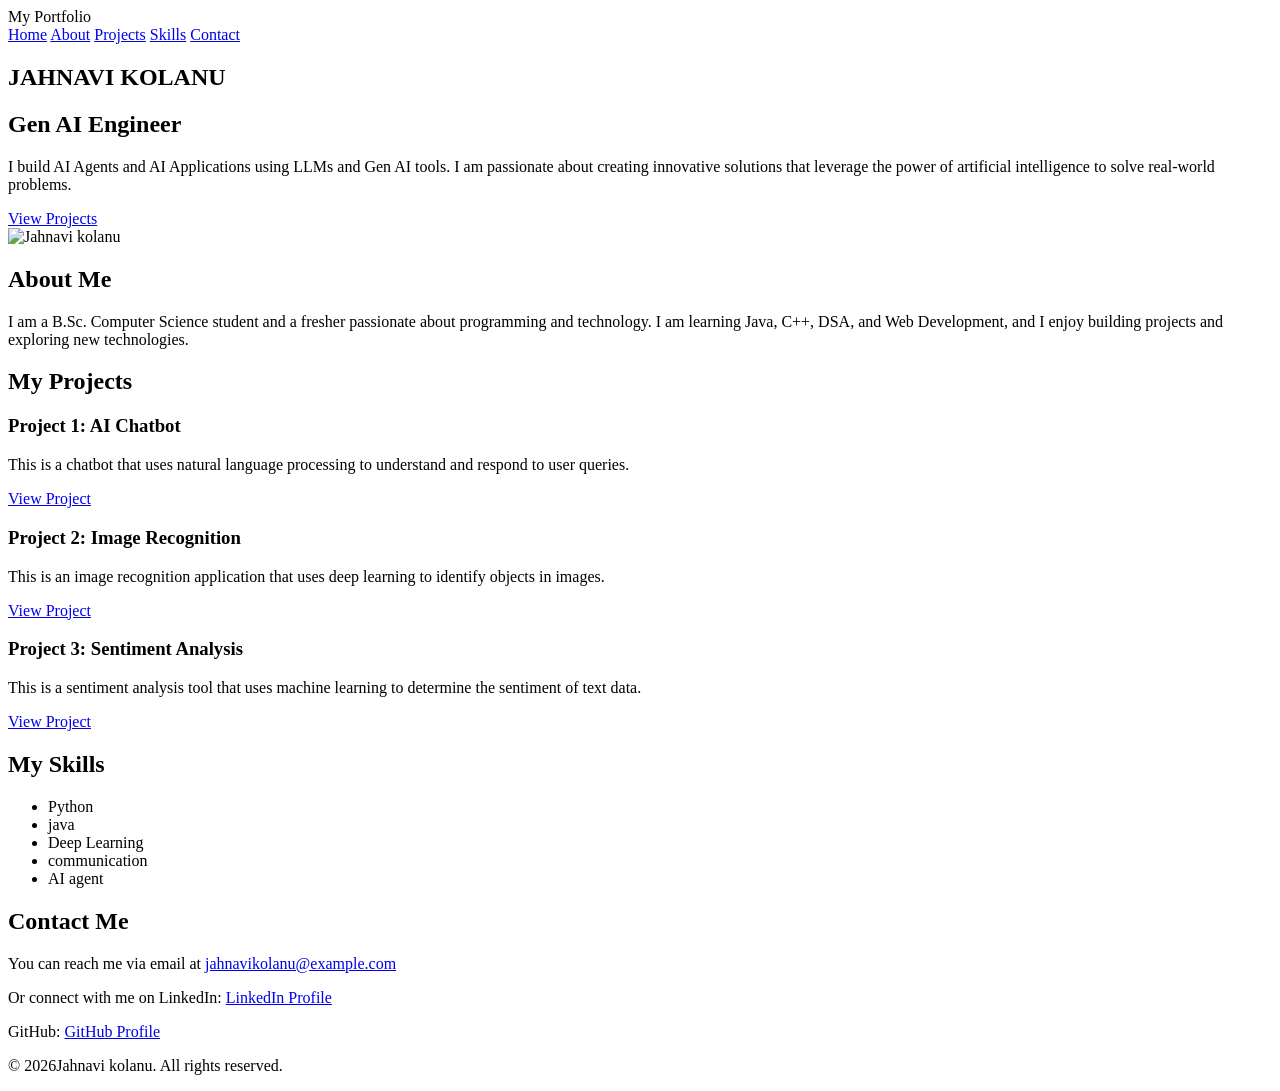
==== index.html @ b87cbf1a "Create index.html" ====
<!DOCTYPE html>
<html lang="en">
<head>
    <meta charset="UTF-8">
    <meta name="viewport" content="width=device-width, initial-scale=1.0">
    <title>Jahnavi| Portfolio</title>
    <link rel="stylesheet" href="style.css">
    <script src="script.js" defer></script>
</head>
<body>

    <nav>
        <div class="logo">My Portfolio</div>

        <div class="nav-links">
            <a href="#home">Home</a>
            <a href="#about">About</a>
            <a href="#projects">Projects</a>
            <a href="#skills">Skills</a>
            <a href="#contact">Contact</a>
        </div>
    </nav>

    <section id="home">
        <div class="profile">
            <div class="profile-text">
                <h1>JAHNAVI KOLANU</h1>
                <h2 id="typing-title">Gen AI Engineer</h2>

                <p>
                    I build AI Agents and AI Applications using LLMs and Gen AI tools.
                    I am passionate about creating innovative solutions that leverage
                    the power of artificial intelligence to solve real-world problems.
                </p>

                <a href="#projects">View Projects</a>
            </div>

            <div class="profile-image">
                <img src="profile.jpg" alt="Jahnavi kolanu">
            </div>
        </div>
    </section>

    <section id="about">
        <h2>About Me</h2>

        <p>
            I am a B.Sc. Computer Science student and a fresher passionate about programming and technology. I am learning Java, C++, DSA, and Web Development, and I enjoy building projects and exploring new technologies.
        </p>
    </section>

    <section id="projects">
        <h2>My Projects</h2>

        <article>
            <h3>Project 1: AI Chatbot</h3>

            <p>
                This is a chatbot that uses natural language processing to understand
                and respond to user queries.
            </p>

            <a href="#">View Project</a>
        </article>

        <article>
            <h3>Project 2: Image Recognition</h3>

            <p>
                This is an image recognition application that uses deep learning
                to identify objects in images.
            </p>

            <a href="#">View Project</a>
        </article>

        <article>
            <h3>Project 3: Sentiment Analysis</h3>

            <p>
                This is a sentiment analysis tool that uses machine learning
                to determine the sentiment of text data.
            </p>

            <a href="#">View Project</a>
        </article>
    </section>

    <section id="skills">
        <h2>My Skills</h2>

        <ul>
            <li>Python</li>
            <li>java</li>
            <li>Deep Learning</li>
            <li>communication</li>
            <li>AI agent</li>
        </ul>
    </section>

    <section id="contact">
        <h2>Contact Me</h2>

        <p>
            You can reach me via email at
            <a href="mailto:jahnavikolanu@example.com">
                jahnavikolanu@example.com
            </a>
        </p>

        <p>
            Or connect with me on LinkedIn:
            <a href="https://www.linkedin.com/in/jahnavi kolanu" target="_blank">
                LinkedIn Profile
            </a>
        </p>

        <p>
            GitHub:
            <a href="https://www.github.com/jahnavikolanu" target="_blank">
                GitHub Profile
            </a>
        </p>
    </section>

    <footer>
        <p>&copy; 2026Jahnavi kolanu. All rights reserved.</p>
    </footer>

</body>
              </html>
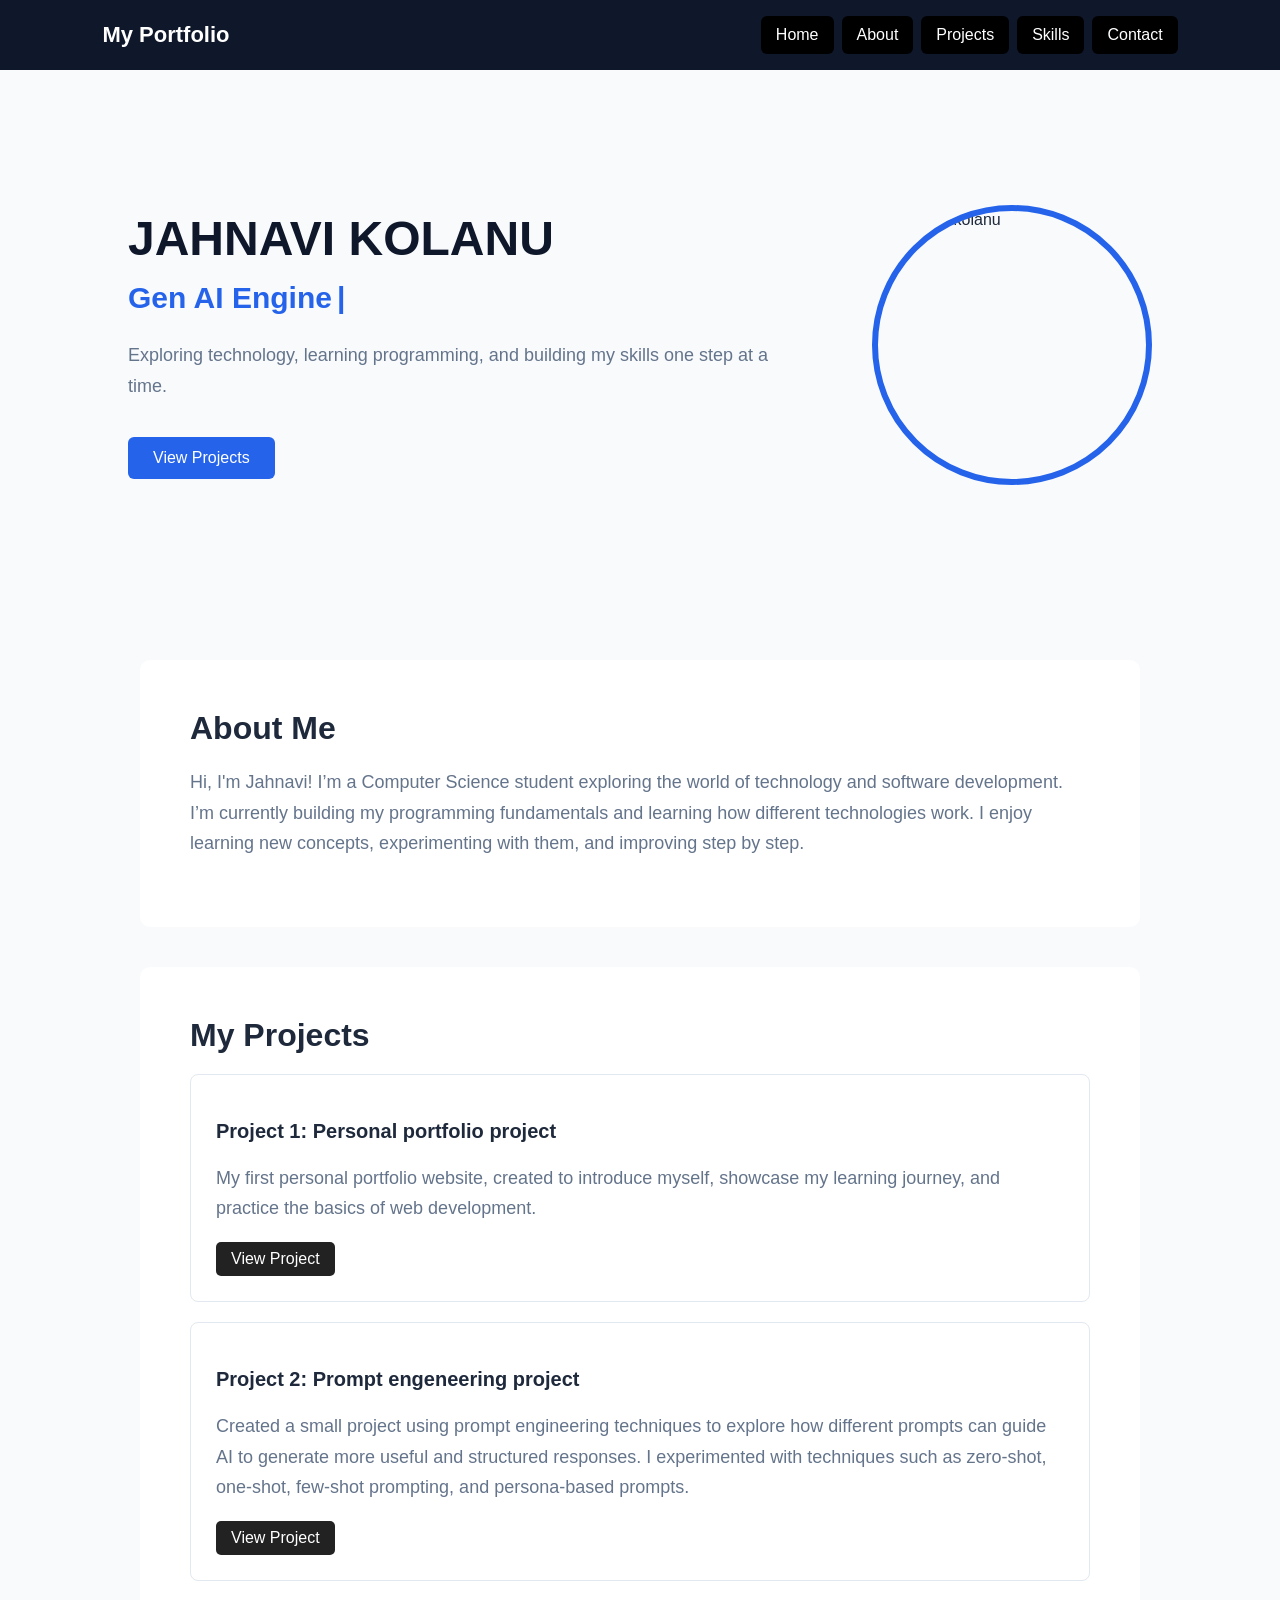
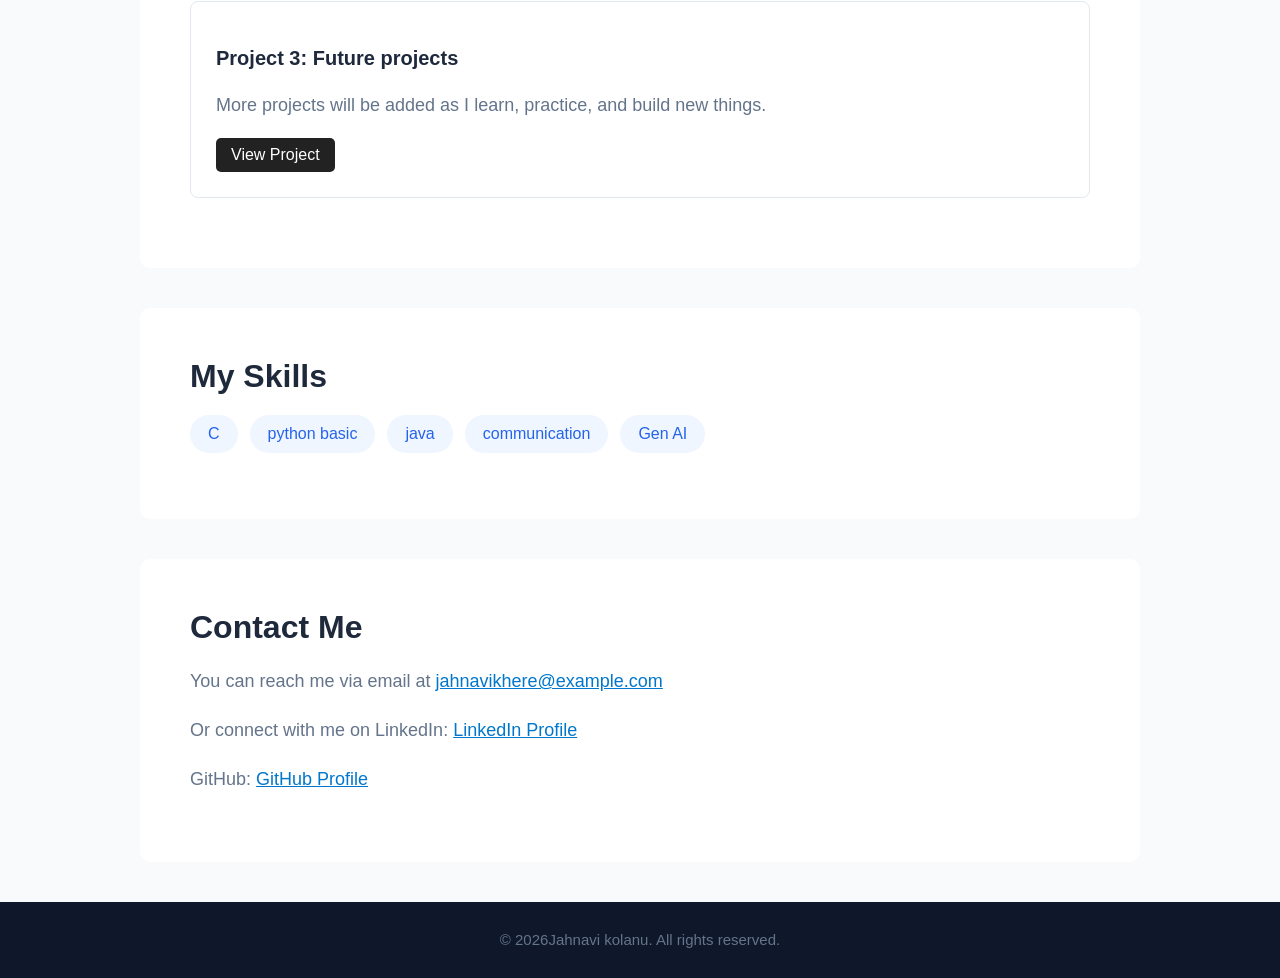
==== commit 5d271829: "Update index.html" ====
--- a/index.html
+++ b/index.html
@@ -25,12 +25,10 @@
         <div class="profile">
             <div class="profile-text">
                 <h1>JAHNAVI KOLANU</h1>
-                <h2 id="typing-title">Gen AI Engineer</h2>
+                <h2 id="typing-title">Computer science student</h2>
 
                 <p>
-                    I build AI Agents and AI Applications using LLMs and Gen AI tools.
-                    I am passionate about creating innovative solutions that leverage
-                    the power of artificial intelligence to solve real-world problems.
+                    Exploring technology, learning programming, and building my skills one step at a time.
                 </p>
 
                 <a href="#projects">View Projects</a>
@@ -46,7 +44,8 @@
         <h2>About Me</h2>
 
         <p>
-            I am a B.Sc. Computer Science student and a fresher passionate about programming and technology. I am learning Java, C++, DSA, and Web Development, and I enjoy building projects and exploring new technologies.
+        Hi, I'm Jahnavi!
+I’m a Computer Science student exploring the world of technology and software development. I’m currently building my programming fundamentals and learning how different technologies work. I enjoy learning new concepts, experimenting with them, and improving step by step.
         </p>
     </section>
 
@@ -54,33 +53,30 @@
         <h2>My Projects</h2>
 
         <article>
-            <h3>Project 1: AI Chatbot</h3>
+            <h3>Project 1: Personal portfolio project</h3>
 
             <p>
-                This is a chatbot that uses natural language processing to understand
-                and respond to user queries.
+                My first personal portfolio website, created to introduce myself, showcase my learning journey, and practice the basics of web development.
             </p>
 
             <a href="#">View Project</a>
         </article>
 
         <article>
-            <h3>Project 2: Image Recognition</h3>
+            <h3>Project 2: Prompt engeneering project</h3>
 
             <p>
-                This is an image recognition application that uses deep learning
-                to identify objects in images.
+                Created a small project using prompt engineering techniques to explore how different prompts can guide AI to generate more useful and structured responses. I experimented with techniques such as zero-shot, one-shot, few-shot prompting, and persona-based prompts.
             </p>
 
             <a href="#">View Project</a>
         </article>
 
         <article>
-            <h3>Project 3: Sentiment Analysis</h3>
+            <h3>Project 3: Future projects</h3>
 
             <p>
-                This is a sentiment analysis tool that uses machine learning
-                to determine the sentiment of text data.
+                More projects will be added as I learn, practice, and build new things.
             </p>
 
             <a href="#">View Project</a>
@@ -91,11 +87,11 @@
         <h2>My Skills</h2>
 
         <ul>
-            <li>Python</li>
+            <li>C</li>
+            <li>python basic</li>
             <li>java</li>
-            <li>Deep Learning</li>
             <li>communication</li>
-            <li>AI agent</li>
+            <li>Gen AI</li>
         </ul>
     </section>
 
@@ -104,8 +100,8 @@
 
         <p>
             You can reach me via email at
-            <a href="mailto:jahnavikolanu@example.com">
-                jahnavikolanu@example.com
+            <a href="mailto:jahnavikhere@example.com">
+                jahnavikhere@example.com
             </a>
         </p>
 
@@ -118,7 +114,7 @@
 
         <p>
             GitHub:
-            <a href="https://www.github.com/jahnavikolanu" target="_blank">
+            <a href="https://www.github.com/jahnavikhere" target="_blank">
                 GitHub Profile
             </a>
         </p>
--- a/style.css
+++ b/style.css
@@ -0,0 +1,410 @@
+* {
+    box-sizing: border-box;
+}
+
+html {
+    scroll-behavior: smooth;
+}
+
+body {
+    margin: 0;
+    padding-top: 70px;
+    font-family: Arial, sans-serif;
+    background-color: #F8FAFC;
+    color: #1E293B;
+}
+
+nav {
+    position: fixed;
+    top: 0;
+    left: 0;
+    width: 100%;
+    height: 70px;
+
+    display: flex;
+    justify-content: space-between;
+    align-items: center;
+
+    padding: 0 8%;
+
+    background-color: #0F172A;
+
+    z-index: 1000;
+}
+
+.logo {
+    color: #FFFFFF;
+    font-size: 22px;
+    font-weight: bold;
+    white-space: nowrap;
+}
+
+.nav-links {
+    background-color:transparent;
+    display: flex;
+    align-items: center;
+    gap: 8px;
+}
+
+.nav-links a {
+    background-color: black;
+    color: white;
+    text-decoration: none;
+
+    padding: 10px 15px;
+
+    border-radius: 6px;
+
+    transition: 0.3s;
+}
+
+.nav-links a:hover {
+    background-color: #2563EB;
+}
+
+section {
+    max-width: 1000px;
+    margin: 40px auto;
+    padding: 50px;
+
+    background-color: white;
+
+    border-radius: 10px;
+}
+
+h1 {
+    font-size: 48px;
+    margin: 0 0 15px;
+}
+
+h2 {
+    font-size: 32px;
+    margin: 0 0 20px;
+}
+
+h3 {
+    font-size: 20px;
+}
+
+p {
+    font-size: 18px;
+    line-height: 1.7;
+    color: #64748B;
+}
+
+#home {
+    max-width: none;
+    min-height: 550px;
+
+    margin: 0;
+
+    padding: 80px 10%;
+
+    display: flex;
+    align-items: center;
+
+    background-color: #F8FAFC;
+}
+
+.profile {
+    width: 100%;
+    max-width: 1100px;
+
+    margin: auto;
+
+    display: flex;
+    justify-content: space-between;
+    align-items: center;
+
+    gap: 80px;
+}
+
+.profile-text {
+    flex: 1;
+    max-width: 650px;
+
+}
+
+.profile-text h1 {
+    font-size: 48px;
+    margin-bottom: 15px;
+    color:#0F172A;
+}
+
+.profile-text h2 {
+    font-size: 30px;
+    color: #2563EB;
+    margin-bottom: 25px;
+}
+
+.profile-text p {
+    font-size: 18px;
+    line-height: 1.7;
+    margin-bottom: 25px;
+}
+
+#home a {
+    display: inline-block;
+
+    margin-top: 10px;
+
+    padding: 12px 25px;
+
+    background-color: #2563EB;
+    color: white;
+
+    text-decoration: none;
+
+    border-radius: 6px;
+
+    transition: 0.3s;
+}
+
+#home a:hover {
+    background-color: #1D4ED8;
+    transform: translateY(-2px);
+}
+
+.profile-image {
+    flex-shrink: 0;
+
+    display: flex;
+    justify-content: center;
+    align-items: center;
+}
+
+.profile-image img {
+    width: 280px;
+    height: 280px;
+
+    object-fit: cover;
+
+    border-radius: 50%;
+
+    border: 6px solid #2563EB;
+
+    display: block;
+}
+
+article {
+    background-color: #ffffff;
+    border:1px solid #E2E8F0;
+    padding: 25px;
+
+    margin-bottom: 20px;
+
+    border-radius: 8px;
+
+    transition: 0.3s;
+}
+
+article:hover {
+    transform: translateY(-3px);
+
+    box-shadow: 0 5px 15px rgba(15, 23, 42, 0.15);
+}
+
+article a {
+    display: inline-block;
+
+    padding: 8px 15px;
+
+    background-color: #222;
+
+    color: white;
+
+    text-decoration: none;
+
+    border-radius: 5px;
+}
+
+article a:hover {
+    background-color: purple;
+}
+
+#skills ul {
+    display: flex;
+
+    flex-wrap: wrap;
+
+    gap: 12px;
+
+    padding: 0;
+
+    list-style: none;
+}
+
+#skills li {
+    background-color: #EFF6FF;
+
+    color: #2563EB;
+
+    padding: 10px 18px;
+
+    border-radius: 20px;
+}
+
+.anil {
+    max-width: 1000px;
+
+    margin: 30px auto;
+
+    padding: 15px;
+
+    background-color: yellow;
+
+    color: red;
+
+    text-align: center;
+
+    border-radius: 6px;
+}
+
+#contact a {
+    color: #0077cc;
+}
+
+#contact a:hover {
+    color: purple;
+}
+
+footer {
+    padding: 25px;
+
+    text-align: center;
+
+    background-color: #0F172A;
+
+    color: white;
+}
+
+footer p {
+    margin: 0;
+
+    font-size: 15px;
+}
+
+@media (max-width: 768px) {
+
+    body {
+        padding-top: 110px;
+    }
+
+    nav {
+        height: 110px;
+
+        padding: 12px 5%;
+
+        flex-direction: column;
+
+        justify-content: center;
+
+        gap: 10px;
+    }
+
+    .logo {
+        font-size: 20px;
+    }
+
+    .nav-links {
+        gap: 5px;
+
+        flex-wrap: wrap;
+
+        justify-content: center;
+    }
+
+    .nav-links a {
+        padding: 7px 10px;
+
+        font-size: 13px;
+    }
+
+    #home {
+        padding: 60px 30px;
+    }
+
+    .profile {
+        flex-direction: column;
+
+        text-align: center;
+
+        gap: 40px;
+    }
+
+    .profile-text {
+        max-width: 600px;
+    }
+
+    .profile-text h1 {
+        font-size: 38px;
+    }
+
+    .profile-text h2 {
+        font-size: 25px;
+    }
+
+    .profile-image img {
+        width: 220px;
+        height: 220px;
+    }
+
+    section {
+        margin: 25px 20px;
+
+        padding: 30px;
+    }
+}
+
+@media (max-width: 480px) {
+
+    body {
+        padding-top: 125px;
+    }
+
+    nav {
+        height: 125px;
+    }
+
+    .profile-text h1 {
+        font-size: 30px;
+    }
+
+    .profile-text h2 {
+        font-size: 22px;
+    }
+
+    .profile-text p {
+        font-size: 16px;
+    }
+
+    .profile-image img {
+        width: 180px;
+        height: 180px;
+    }
+
+    section {
+        margin: 20px 10px;
+
+        padding: 25px;
+    }
+
+    section h2 {
+        font-size: 27px;
+    }
+
+    article {
+        padding: 20px;
+    }
+}
+
+#typing-title::after{
+    content: "|";
+    margin-left: 5px;
+    animation: blink 0.8s step-end infinite;
+}
+@keyframes blink{
+    50%{
+        opacity: 0;
+    }
+  }
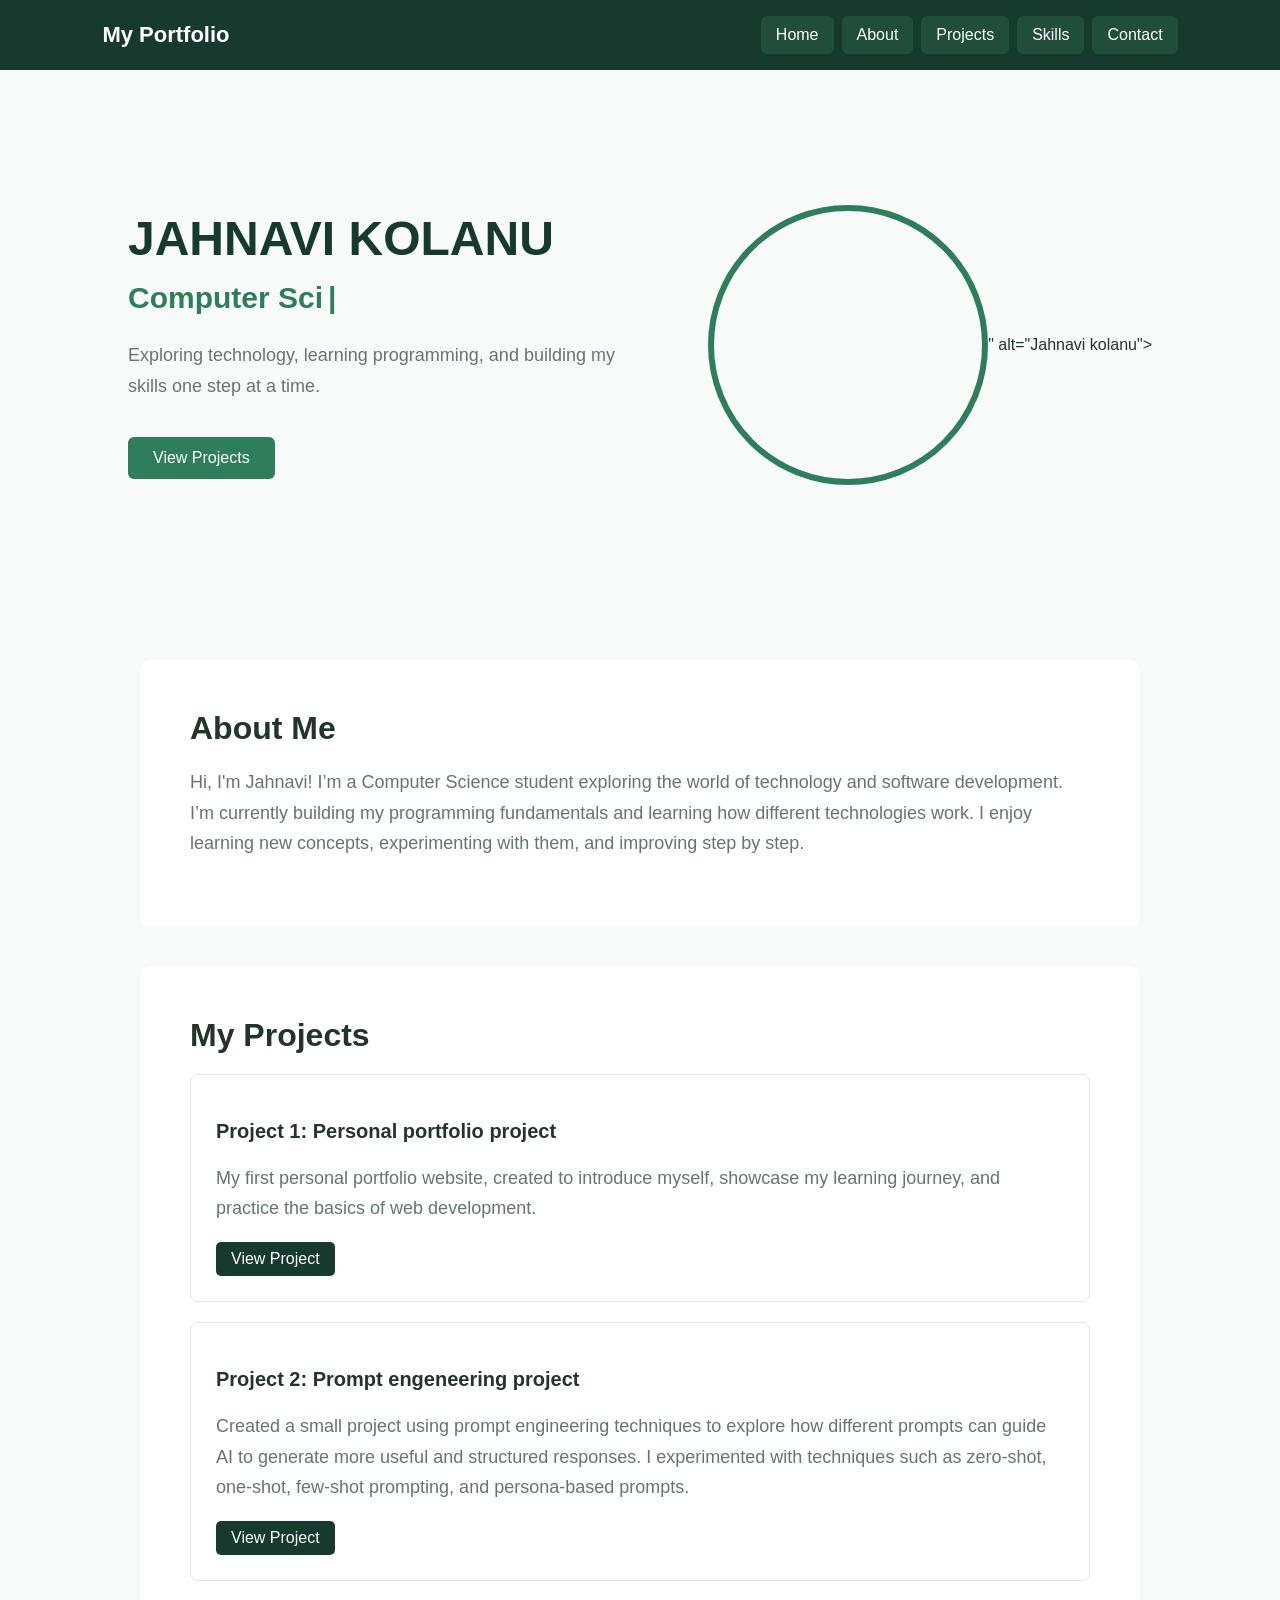
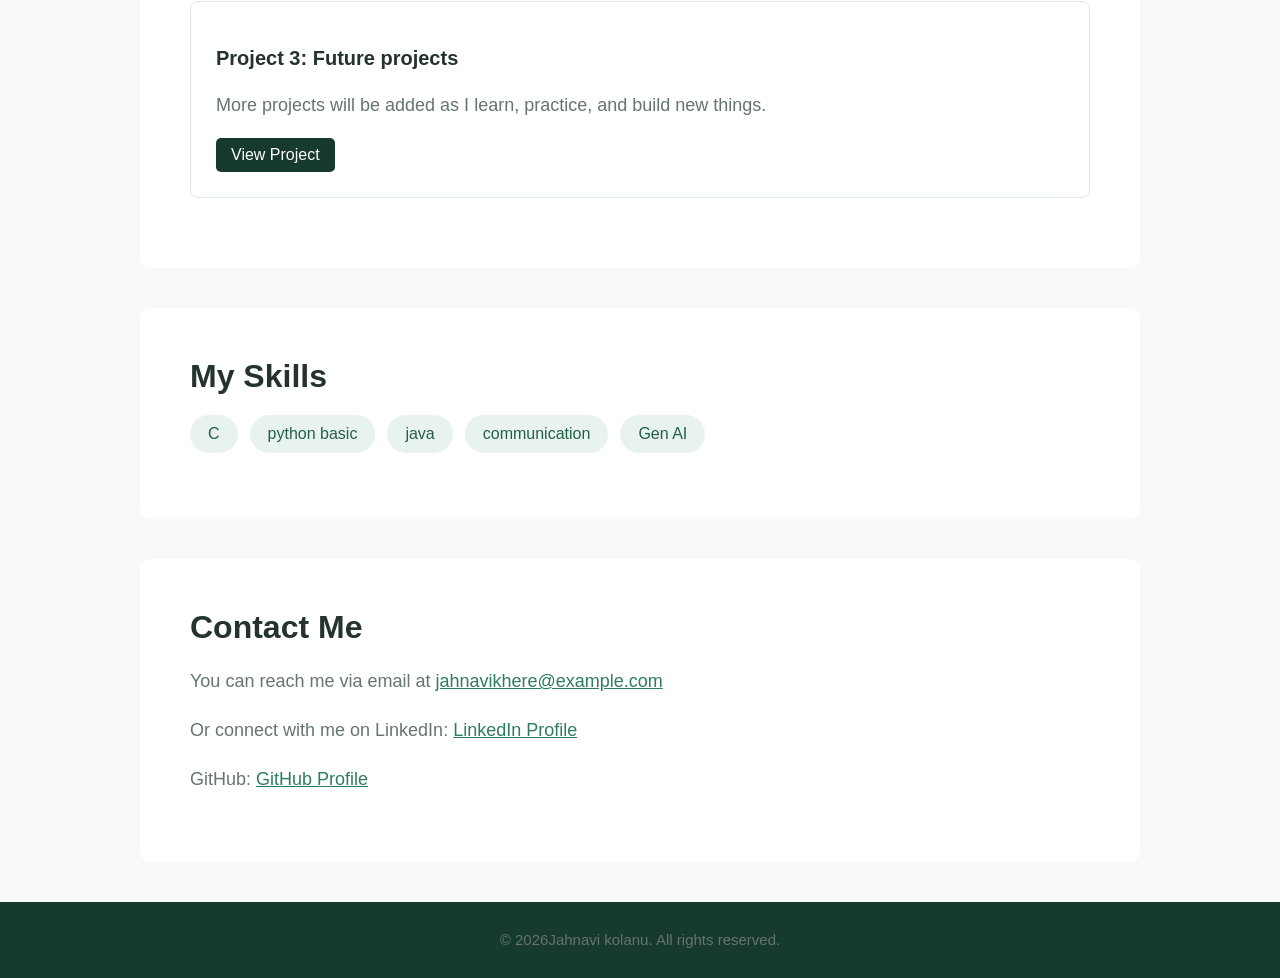
==== commit 4e8083b3: "Update index.html" ====
--- a/index.html
+++ b/index.html
@@ -35,7 +35,7 @@
             </div>
 
             <div class="profile-image">
-                <img src="profile.jpg" alt="Jahnavi kolanu">
+                <img src="<img width="735" height="736" alt="Image" src="https://github.com/user-attachments/assets/bf4c10e2-061a-467b-b38a-2b4331da2e6e" />" alt="Jahnavi kolanu">
             </div>
         </div>
     </section>
--- a/style.css
+++ b/style.css
@@ -10,8 +10,8 @@
     margin: 0;
     padding-top: 70px;
     font-family: Arial, sans-serif;
-    background-color: #F8FAFC;
-    color: #1E293B;
+    background-color: #F7FAF8;
+    color: #24332C;
 }
 
 nav {
@@ -27,7 +27,7 @@
 
     padding: 0 8%;
 
-    background-color: #0F172A;
+    background-color: #163A2D;
 
     z-index: 1000;
 }
@@ -40,14 +40,14 @@
 }
 
 .nav-links {
-    background-color:transparent;
+    background-color: transparent;
     display: flex;
     align-items: center;
     gap: 8px;
 }
 
 .nav-links a {
-    background-color: black;
+    background-color: #214D3B;
     color: white;
     text-decoration: none;
 
@@ -59,7 +59,7 @@
 }
 
 .nav-links a:hover {
-    background-color: #2563EB;
+    background-color: #2E7D5B;
 }
 
 section {
@@ -67,7 +67,7 @@
     margin: 40px auto;
     padding: 50px;
 
-    background-color: white;
+    background-color: #FFFFFF;
 
     border-radius: 10px;
 }
@@ -89,7 +89,7 @@
 p {
     font-size: 18px;
     line-height: 1.7;
-    color: #64748B;
+    color: #66756D;
 }
 
 #home {
@@ -103,7 +103,7 @@
     display: flex;
     align-items: center;
 
-    background-color: #F8FAFC;
+    background-color: #F7FAF8;
 }
 
 .profile {
@@ -122,18 +122,17 @@
 .profile-text {
     flex: 1;
     max-width: 650px;
-
 }
 
 .profile-text h1 {
     font-size: 48px;
     margin-bottom: 15px;
-    color:#0F172A;
+    color: #163A2D;
 }
 
 .profile-text h2 {
     font-size: 30px;
-    color: #2563EB;
+    color: #2E7D5B;
     margin-bottom: 25px;
 }
 
@@ -150,7 +149,7 @@
 
     padding: 12px 25px;
 
-    background-color: #2563EB;
+    background-color: #2E7D5B;
     color: white;
 
     text-decoration: none;
@@ -161,7 +160,7 @@
 }
 
 #home a:hover {
-    background-color: #1D4ED8;
+    background-color: #245F46;
     transform: translateY(-2px);
 }
 
@@ -181,14 +180,15 @@
 
     border-radius: 50%;
 
-    border: 6px solid #2563EB;
+    border: 6px solid #2E7D5B;
 
     display: block;
 }
 
 article {
-    background-color: #ffffff;
-    border:1px solid #E2E8F0;
+    background-color: #FFFFFF;
+    border: 1px solid #DCE8E2;
+
     padding: 25px;
 
     margin-bottom: 20px;
@@ -201,7 +201,7 @@
 article:hover {
     transform: translateY(-3px);
 
-    box-shadow: 0 5px 15px rgba(15, 23, 42, 0.15);
+    box-shadow: 0 5px 15px rgba(22, 58, 45, 0.15);
 }
 
 article a {
@@ -209,7 +209,7 @@
 
     padding: 8px 15px;
 
-    background-color: #222;
+    background-color: #163A2D;
 
     color: white;
 
@@ -219,7 +219,7 @@
 }
 
 article a:hover {
-    background-color: purple;
+    background-color: #2E7D5B;
 }
 
 #skills ul {
@@ -235,9 +235,9 @@
 }
 
 #skills li {
-    background-color: #EFF6FF;
-
-    color: #2563EB;
+    background-color: #E8F3EE;
+
+    color: #245F46;
 
     padding: 10px 18px;
 
@@ -251,9 +251,9 @@
 
     padding: 15px;
 
-    background-color: yellow;
-
-    color: red;
+    background-color: #DDEFE6;
+
+    color: #245F46;
 
     text-align: center;
 
@@ -261,11 +261,11 @@
 }
 
 #contact a {
-    color: #0077cc;
+    color: #2E7D5B;
 }
 
 #contact a:hover {
-    color: purple;
+    color: #163A2D;
 }
 
 footer {
@@ -273,7 +273,7 @@
 
     text-align: center;
 
-    background-color: #0F172A;
+    background-color: #163A2D;
 
     color: white;
 }
@@ -398,13 +398,14 @@
     }
 }
 
-#typing-title::after{
+#typing-title::after {
     content: "|";
     margin-left: 5px;
     animation: blink 0.8s step-end infinite;
 }
-@keyframes blink{
-    50%{
+
+@keyframes blink {
+    50% {
         opacity: 0;
     }
-  }
+}
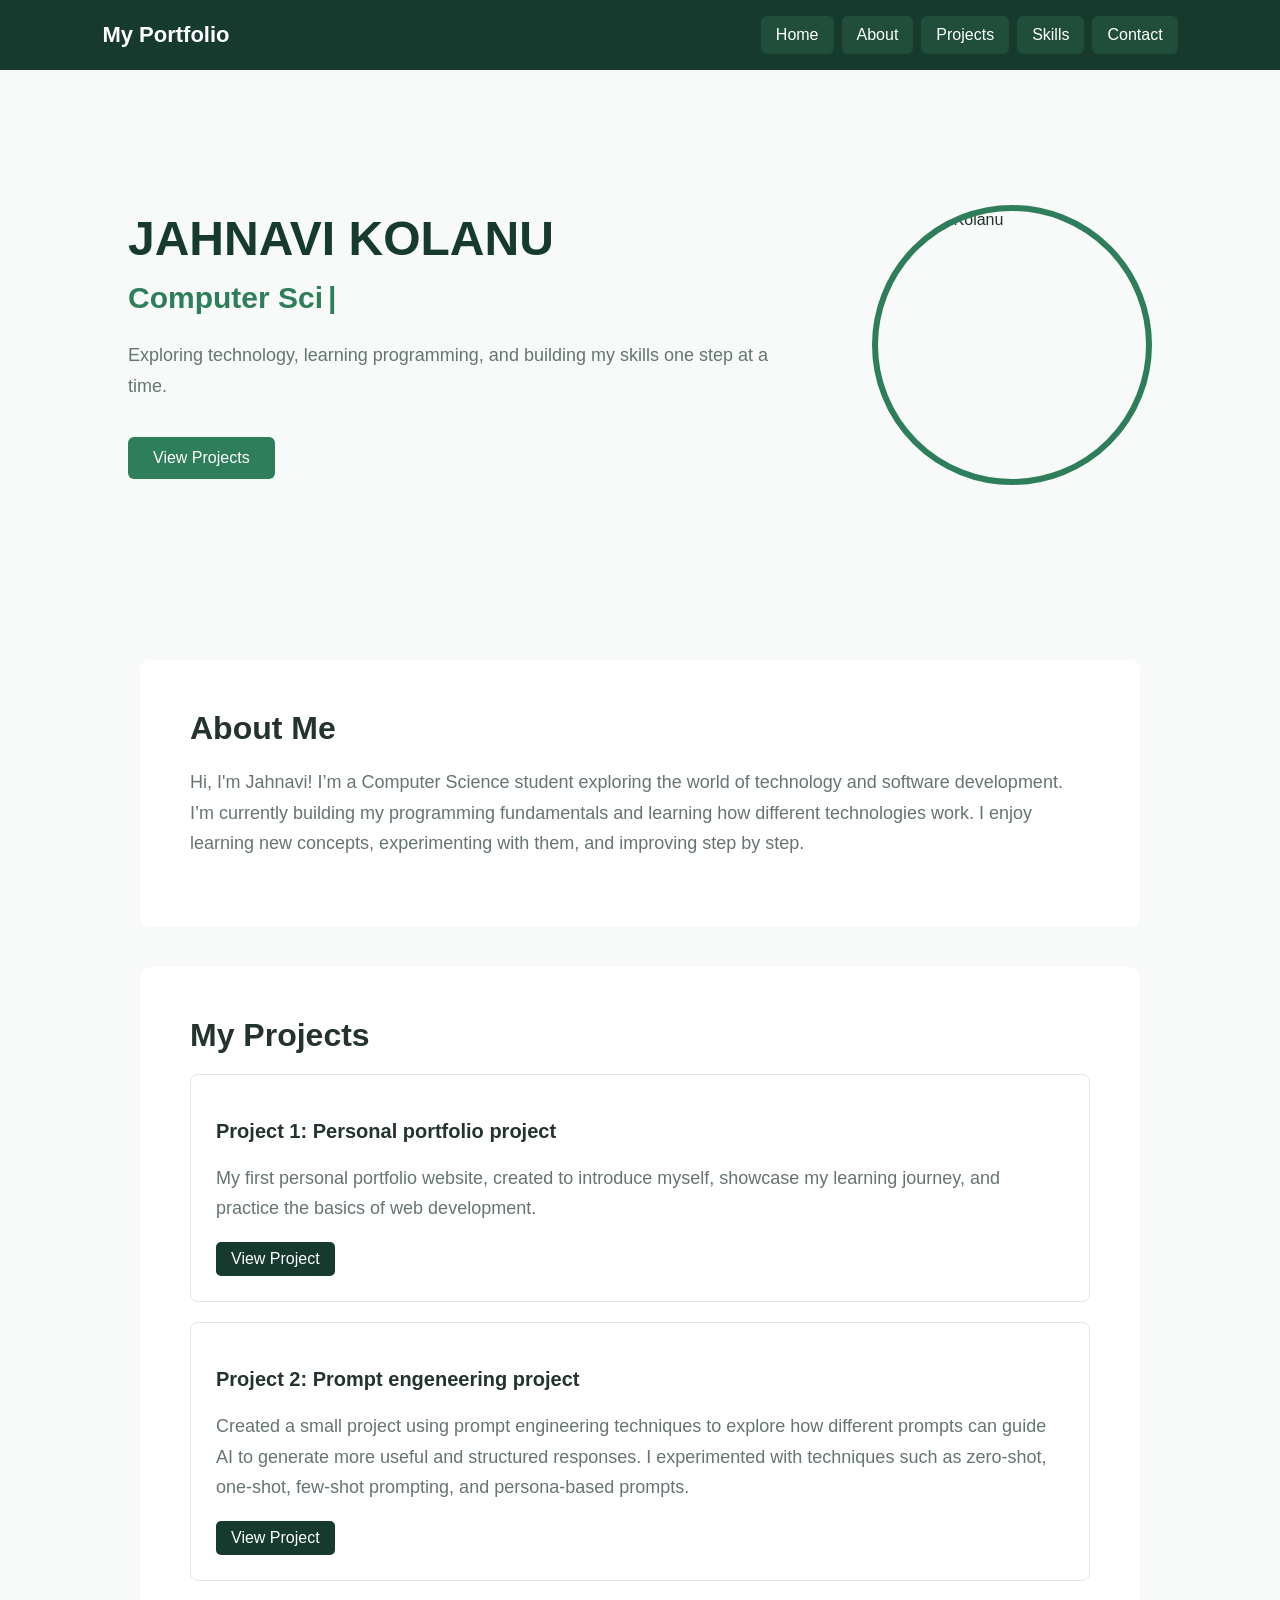
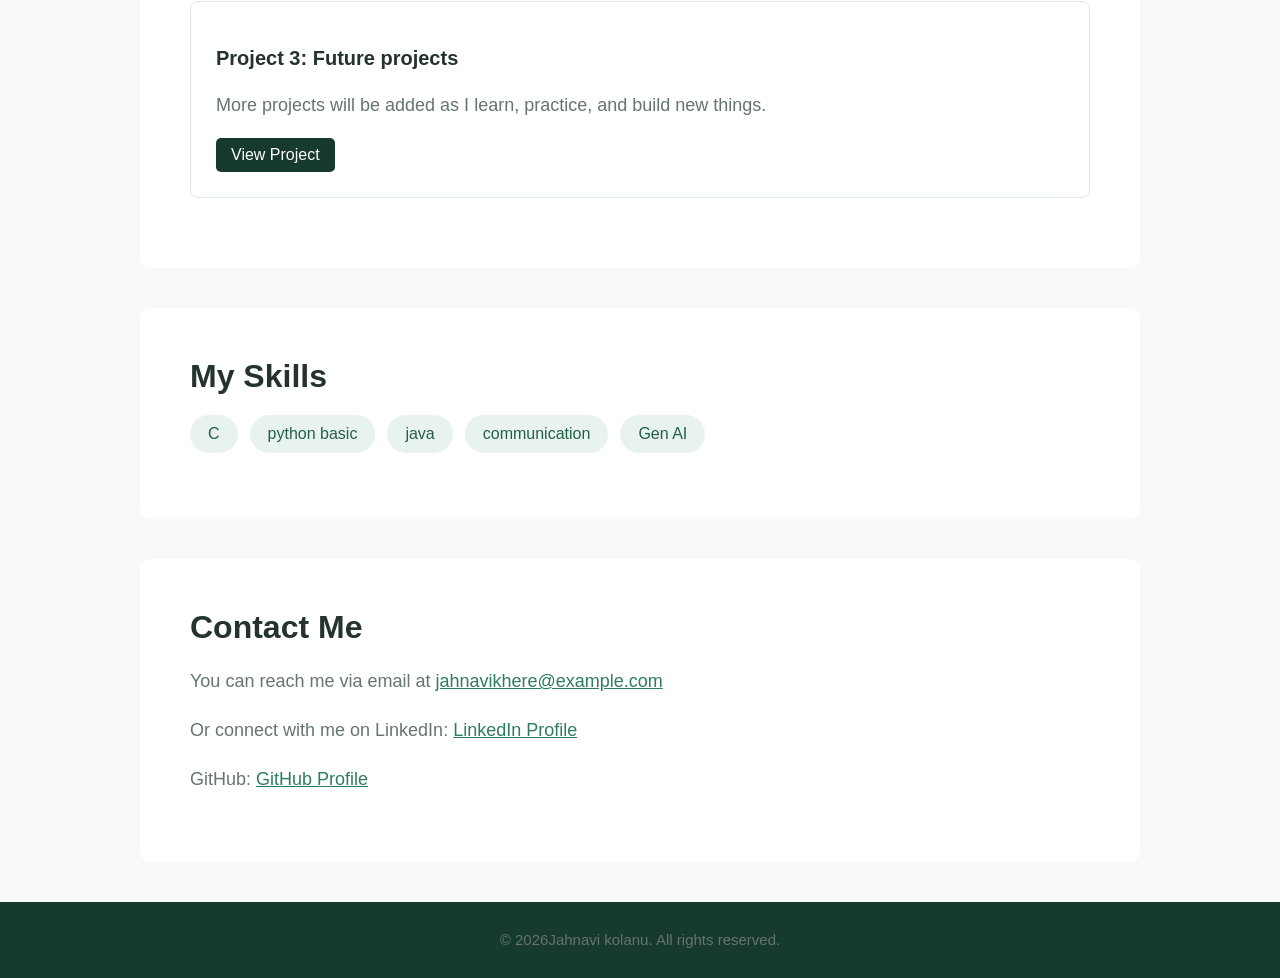
==== commit b08c026d: "Update index.html" ====
--- a/index.html
+++ b/index.html
@@ -35,8 +35,9 @@
             </div>
 
             <div class="profile-image">
-                <img src="<img width="735" height="736" alt="Image" src="https://github.com/user-attachments/assets/bf4c10e2-061a-467b-b38a-2b4331da2e6e" />" alt="Jahnavi kolanu">
-            </div>
+            
+    <img src="https://github.com/user-attachments/assets/bf4c10e2-061a-467b-b38a-2b4331da2e6e" alt="Jahnavi Kolanu">
+                </div>
         </div>
     </section>
 
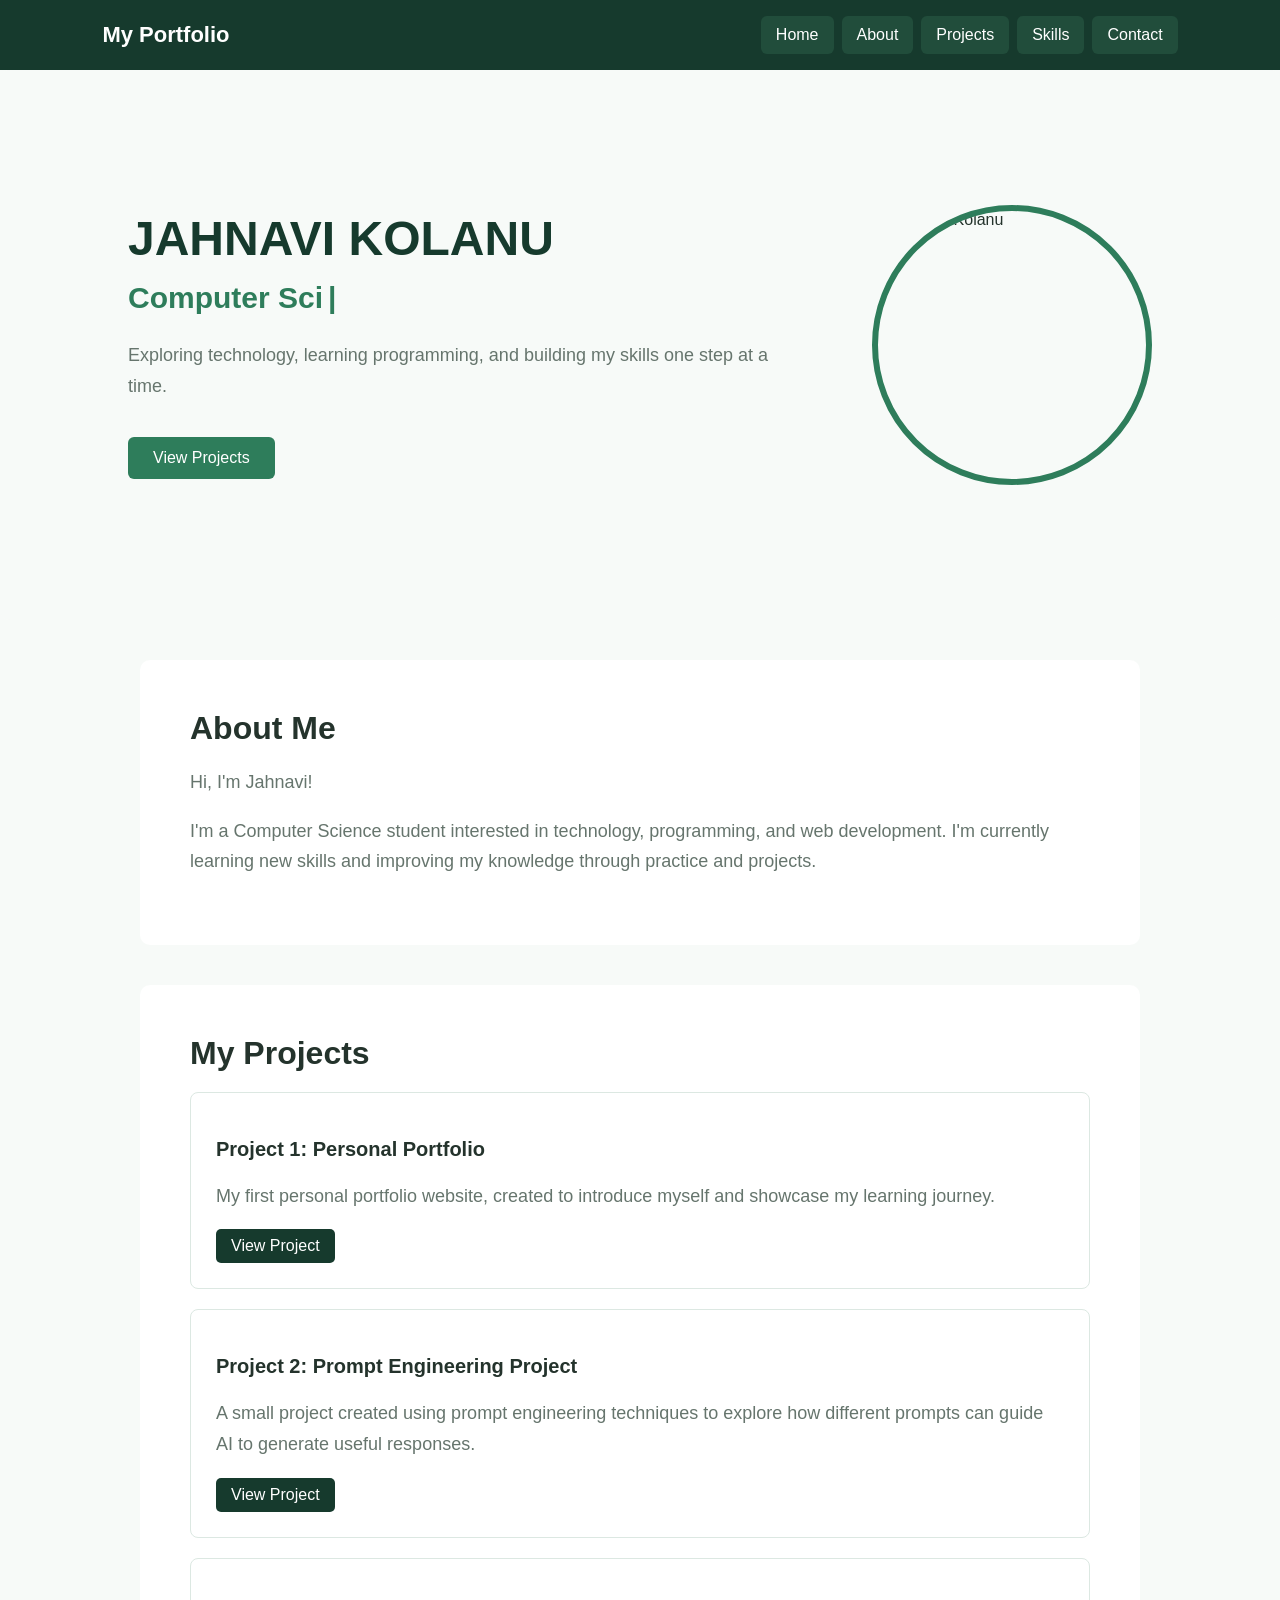
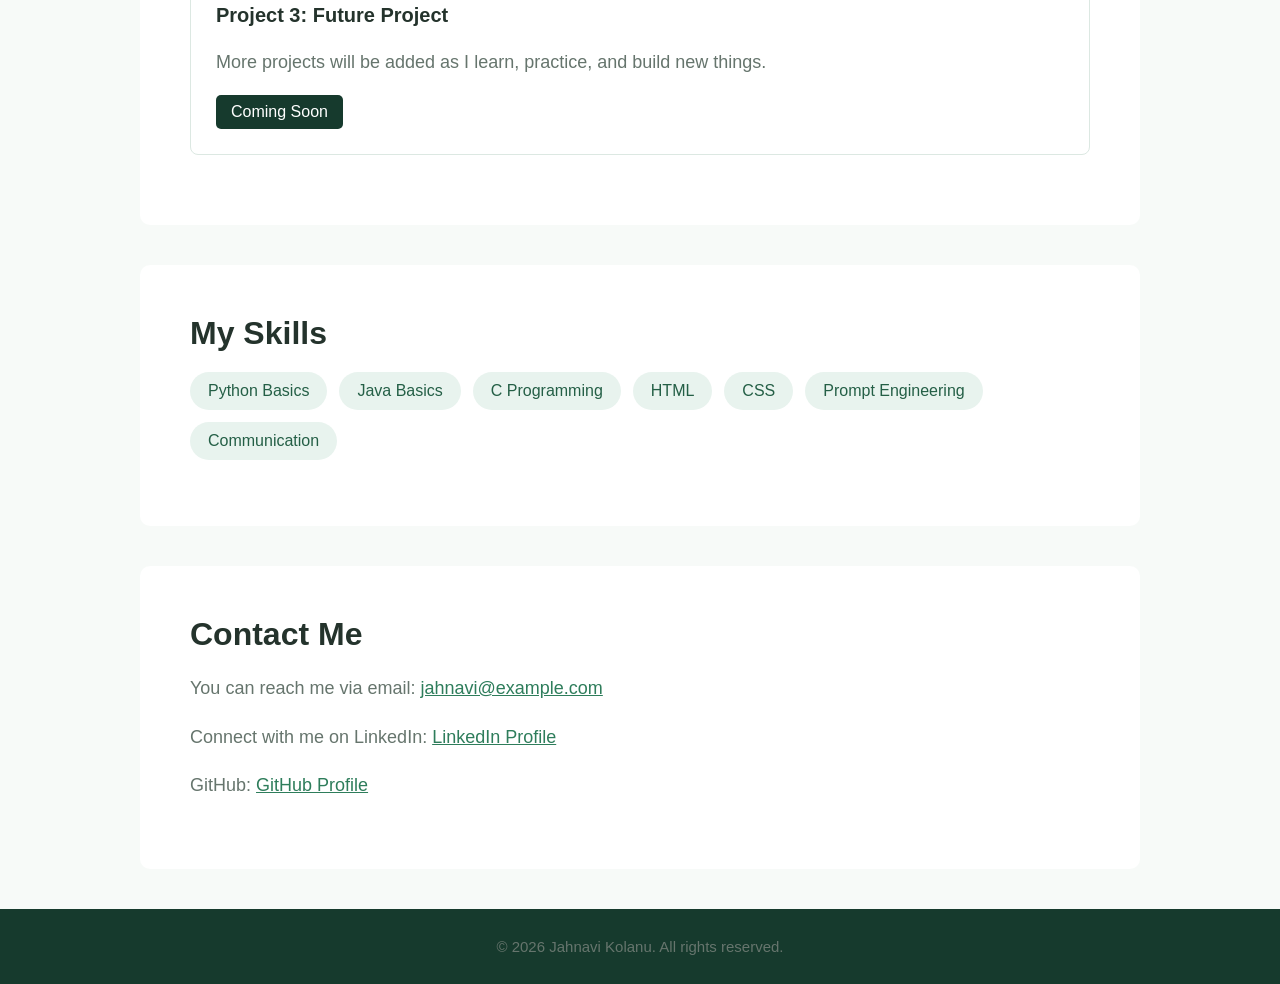
==== commit 98f8852d: "Update index.html" ====
--- a/index.html
+++ b/index.html
@@ -1,14 +1,21 @@
 <!DOCTYPE html>
 <html lang="en">
+
 <head>
     <meta charset="UTF-8">
+
     <meta name="viewport" content="width=device-width, initial-scale=1.0">
-    <title>Jahnavi| Portfolio</title>
+
+    <title>Jahnavi | Portfolio</title>
+
     <link rel="stylesheet" href="style.css">
+
     <script src="script.js" defer></script>
 </head>
+
 <body>
 
+    <!-- Navigation -->
     <nav>
         <div class="logo">My Portfolio</div>
 
@@ -21,109 +28,173 @@
         </div>
     </nav>
 
+
+    <!-- Home Section -->
     <section id="home">
+
         <div class="profile">
+
             <div class="profile-text">
+
                 <h1>JAHNAVI KOLANU</h1>
-                <h2 id="typing-title">Computer science student</h2>
+
+                <h2 id="typing-title">Computer Science Student</h2>
 
                 <p>
-                    Exploring technology, learning programming, and building my skills one step at a time.
+                    Exploring technology, learning programming,
+                    and building my skills one step at a time.
                 </p>
 
                 <a href="#projects">View Projects</a>
+
             </div>
 
+
             <div class="profile-image">
-            
-    <img src="https://github.com/user-attachments/assets/bf4c10e2-061a-467b-b38a-2b4331da2e6e" alt="Jahnavi Kolanu">
-                </div>
+
+                <img
+                    src="https://github.com/user-attachments/assets/bf4c10e2-061a-467b-b38a-2b4331da2e6e"
+                    alt="Jahnavi Kolanu">
+
+            </div>
+
         </div>
-    </section>
-
+
+    </section>
+
+
+    <!-- About Section -->
     <section id="about">
+
         <h2>About Me</h2>
 
         <p>
-        Hi, I'm Jahnavi!
-I’m a Computer Science student exploring the world of technology and software development. I’m currently building my programming fundamentals and learning how different technologies work. I enjoy learning new concepts, experimenting with them, and improving step by step.
-        </p>
-    </section>
-
+            Hi, I'm Jahnavi!
+        </p>
+
+        <p>
+            I'm a Computer Science student interested in technology,
+            programming, and web development. I'm currently learning
+            new skills and improving my knowledge through practice
+            and projects.
+        </p>
+
+    </section>
+
+
+    <!-- Projects Section -->
     <section id="projects">
+
         <h2>My Projects</h2>
 
+
         <article>
-            <h3>Project 1: Personal portfolio project</h3>
+
+            <h3>Project 1: Personal Portfolio</h3>
 
             <p>
-                My first personal portfolio website, created to introduce myself, showcase my learning journey, and practice the basics of web development.
+                My first personal portfolio website, created to
+                introduce myself and showcase my learning journey.
             </p>
 
             <a href="#">View Project</a>
+
         </article>
 
+
         <article>
-            <h3>Project 2: Prompt engeneering project</h3>
+
+            <h3>Project 2: Prompt Engineering Project</h3>
 
             <p>
-                Created a small project using prompt engineering techniques to explore how different prompts can guide AI to generate more useful and structured responses. I experimented with techniques such as zero-shot, one-shot, few-shot prompting, and persona-based prompts.
+                A small project created using prompt engineering
+                techniques to explore how different prompts can
+                guide AI to generate useful responses.
             </p>
 
             <a href="#">View Project</a>
+
         </article>
 
+
         <article>
-            <h3>Project 3: Future projects</h3>
+
+            <h3>Project 3: Future Project</h3>
 
             <p>
-                More projects will be added as I learn, practice, and build new things.
+                More projects will be added as I learn,
+                practice, and build new things.
             </p>
 
-            <a href="#">View Project</a>
+            <a href="#">Coming Soon</a>
+
         </article>
-    </section>
-
+
+    </section>
+
+
+    <!-- Skills Section -->
     <section id="skills">
+
         <h2>My Skills</h2>
 
         <ul>
-            <li>C</li>
-            <li>python basic</li>
-            <li>java</li>
-            <li>communication</li>
-            <li>Gen AI</li>
+            <li>Python Basics</li>
+            <li>Java Basics</li>
+            <li>C Programming</li>
+            <li>HTML</li>
+            <li>CSS</li>
+            <li>Prompt Engineering</li>
+            <li>Communication</li>
         </ul>
-    </section>
-
+
+    </section>
+
+
+    <!-- Contact Section -->
     <section id="contact">
+
         <h2>Contact Me</h2>
 
         <p>
-            You can reach me via email at
-            <a href="mailto:jahnavikhere@example.com">
-                jahnavikhere@example.com
+            You can reach me via email:
+            <a href="mailto:jahnavi@example.com">
+                jahnavi@example.com
             </a>
         </p>
 
         <p>
-            Or connect with me on LinkedIn:
-            <a href="https://www.linkedin.com/in/jahnavi kolanu" target="_blank">
+            Connect with me on LinkedIn:
+            <a
+                href="https://www.linkedin.com/"
+                target="_blank"
+                rel="noopener noreferrer">
                 LinkedIn Profile
             </a>
         </p>
 
         <p>
             GitHub:
-            <a href="https://www.github.com/jahnavikhere" target="_blank">
+            <a
+                href="https://github.com/jahnavi080917-bot"
+                target="_blank"
+                rel="noopener noreferrer">
                 GitHub Profile
             </a>
         </p>
-    </section>
-
+
+    </section>
+
+
+    <!-- Footer -->
     <footer>
-        <p>&copy; 2026Jahnavi kolanu. All rights reserved.</p>
+
+        <p>
+            &copy; 2026 Jahnavi Kolanu. All rights reserved.
+        </p>
+
     </footer>
 
 </body>
-              </html>
+
+</html>
